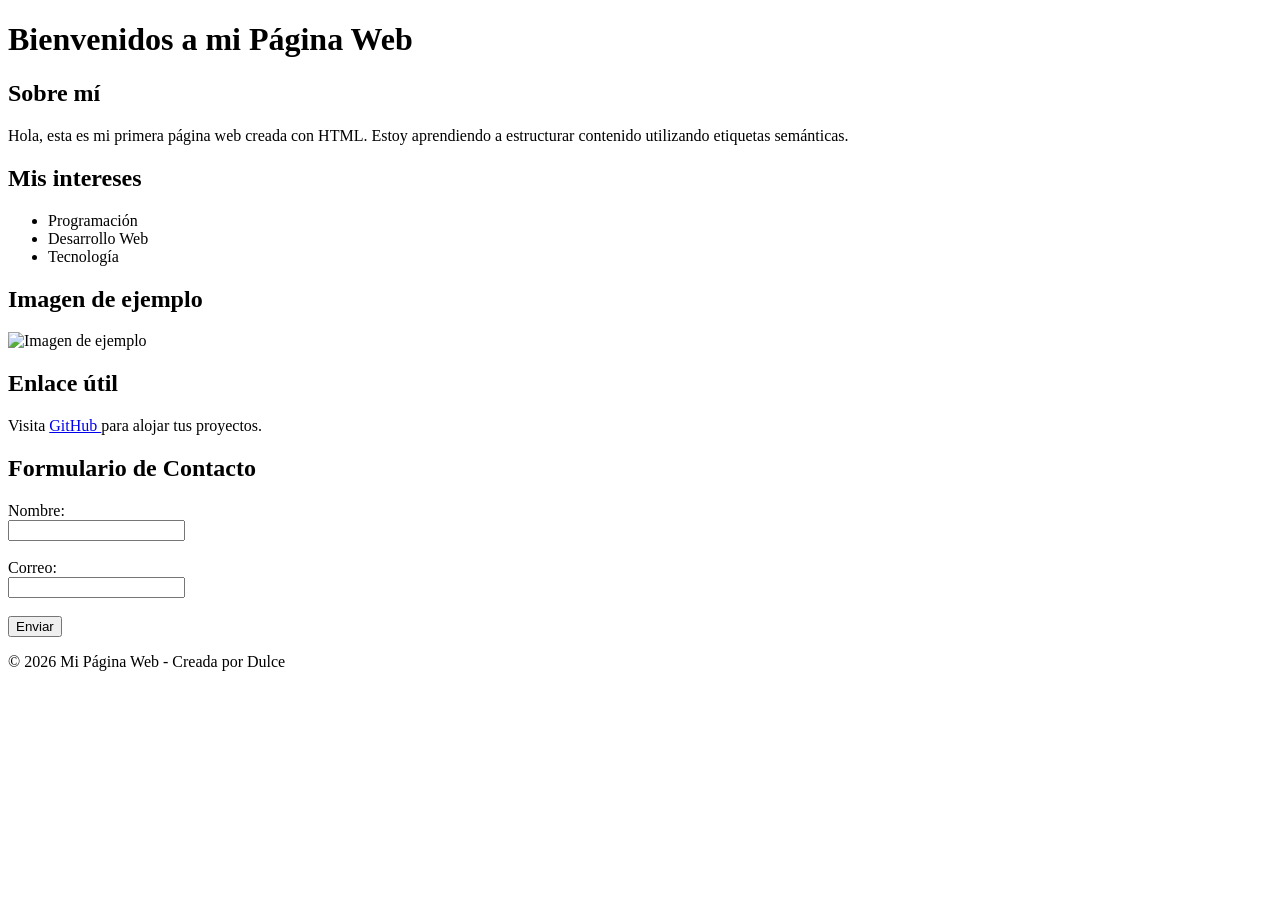
==== index.html @ fdcbdded "estructura" ====
<!DOCTYPE html>
<html lang="es">
<head>
    <meta charset="UTF-8">
    <meta name="viewport" content="width=device-width, initial-scale=1.0">
    <title>Mi Página Web</title>
</head>

<body>

    <header>
        <h1>Bienvenidos a mi Página Web</h1>
    </header>

    <main>
        <section>
            <h2>Sobre mí</h2>
            <p>
                Hola, esta es mi primera página web creada con HTML.
                Estoy aprendiendo a estructurar contenido utilizando
                etiquetas semánticas.
            </p>
        </section>

        <section>
            <h2>Mis intereses</h2>
            <ul>
                <li>Programación</li>
                <li>Desarrollo Web</li>
                <li>Tecnología</li>
            </ul>
        </section>

        <section>
            <h2>Imagen de ejemplo</h2>
            <img src="https://via.placeholder.com/300" alt="Imagen de ejemplo">
        </section>

        <section>
            <h2>Enlace útil</h2>
            <p>
                Visita 
                <a href="https://www.github.com" target="_blank">
                    GitHub
                </a> 
                para alojar tus proyectos.
            </p>
        </section>

        <section>
            <h2>Formulario de Contacto</h2>
            <form>
                <label for="nombre">Nombre:</label><br>
                <input type="text" id="nombre" name="nombre"><br><br>

                <label for="correo">Correo:</label><br>
                <input type="email" id="correo" name="correo"><br><br>

                <button type="submit">Enviar</button>
            </form>
        </section>
    </main>

    <footer>
        <p>© 2026 Mi Página Web - Creada por Dulce</p>
    </footer>

</body>
</html>
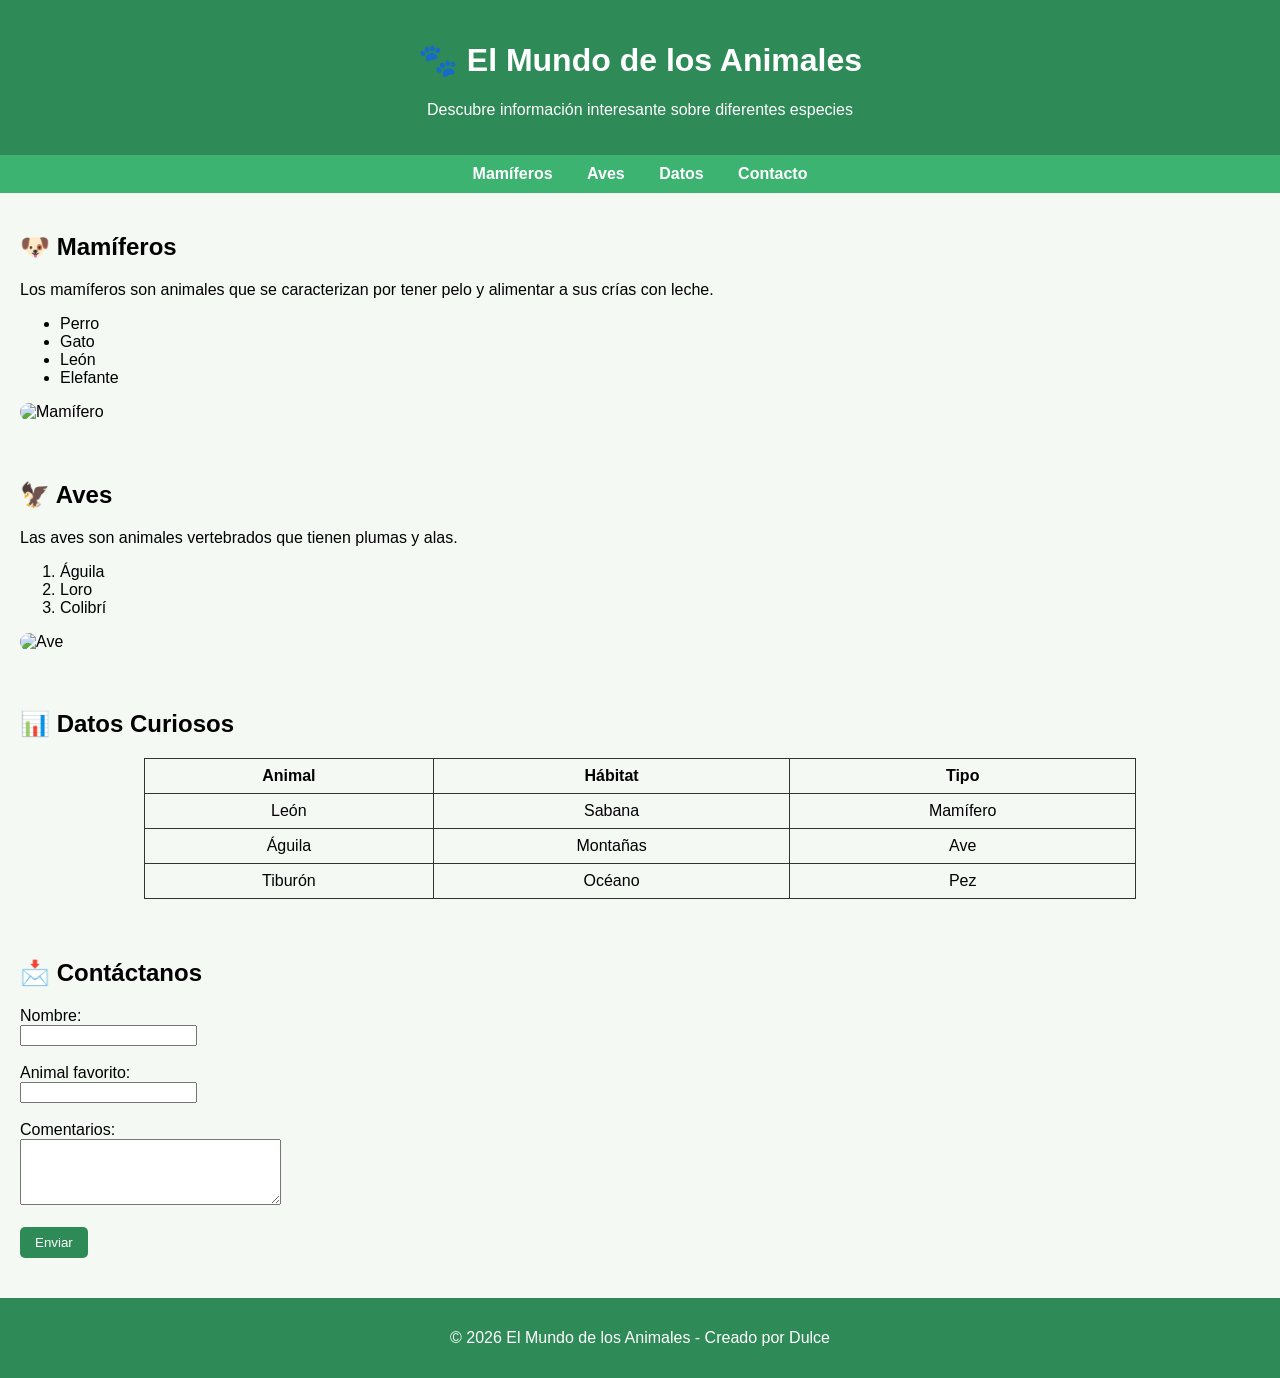
==== commit 76462736: "estructura" ====
--- a/index.html
+++ b/index.html
@@ -2,68 +2,161 @@
 <html lang="es">
 <head>
     <meta charset="UTF-8">
+    <title>El Mundo de los Animales</title>
     <meta name="viewport" content="width=device-width, initial-scale=1.0">
-    <title>Mi Página Web</title>
+
+    <style>
+        body {
+            font-family: Arial, sans-serif;
+            margin: 0;
+            background-color: #f4f9f4;
+        }
+
+        header {
+            background-color: #2e8b57;
+            color: white;
+            text-align: center;
+            padding: 20px;
+        }
+
+        nav {
+            background-color: #3cb371;
+            text-align: center;
+            padding: 10px;
+        }
+
+        nav a {
+            color: white;
+            margin: 15px;
+            text-decoration: none;
+            font-weight: bold;
+        }
+
+        section {
+            padding: 20px;
+        }
+
+        img {
+            width: 300px;
+            border-radius: 10px;
+        }
+
+        table {
+            width: 80%;
+            border-collapse: collapse;
+            margin: auto;
+        }
+
+        table, th, td {
+            border: 1px solid #333;
+            padding: 8px;
+            text-align: center;
+        }
+
+        footer {
+            background-color: #2e8b57;
+            color: white;
+            text-align: center;
+            padding: 15px;
+            margin-top: 20px;
+        }
+
+        button {
+            background-color: #2e8b57;
+            color: white;
+            padding: 8px 15px;
+            border: none;
+            border-radius: 5px;
+        }
+    </style>
 </head>
 
 <body>
 
-    <header>
-        <h1>Bienvenidos a mi Página Web</h1>
-    </header>
+<header>
+    <h1>🐾 El Mundo de los Animales</h1>
+    <p>Descubre información interesante sobre diferentes especies</p>
+</header>
 
-    <main>
-        <section>
-            <h2>Sobre mí</h2>
-            <p>
-                Hola, esta es mi primera página web creada con HTML.
-                Estoy aprendiendo a estructurar contenido utilizando
-                etiquetas semánticas.
-            </p>
-        </section>
+<nav>
+    <a href="#mamiferos">Mamíferos</a>
+    <a href="#aves">Aves</a>
+    <a href="#tabla">Datos</a>
+    <a href="#contacto">Contacto</a>
+</nav>
 
-        <section>
-            <h2>Mis intereses</h2>
-            <ul>
-                <li>Programación</li>
-                <li>Desarrollo Web</li>
-                <li>Tecnología</li>
-            </ul>
-        </section>
+<main>
 
-        <section>
-            <h2>Imagen de ejemplo</h2>
-            <img src="https://via.placeholder.com/300" alt="Imagen de ejemplo">
-        </section>
+<section id="mamiferos">
+    <h2>🐶 Mamíferos</h2>
+    <p>Los mamíferos son animales que se caracterizan por tener pelo y alimentar a sus crías con leche.</p>
+    <ul>
+        <li>Perro</li>
+        <li>Gato</li>
+        <li>León</li>
+        <li>Elefante</li>
+    </ul>
+    <img src="https://via.placeholder.com/300" alt="Mamífero">
+</section>
 
-        <section>
-            <h2>Enlace útil</h2>
-            <p>
-                Visita 
-                <a href="https://www.github.com" target="_blank">
-                    GitHub
-                </a> 
-                para alojar tus proyectos.
-            </p>
-        </section>
+<section id="aves">
+    <h2>🦅 Aves</h2>
+    <p>Las aves son animales vertebrados que tienen plumas y alas.</p>
+    <ol>
+        <li>Águila</li>
+        <li>Loro</li>
+        <li>Colibrí</li>
+    </ol>
+    <img src="https://via.placeholder.com/300" alt="Ave">
+</section>
 
-        <section>
-            <h2>Formulario de Contacto</h2>
-            <form>
-                <label for="nombre">Nombre:</label><br>
-                <input type="text" id="nombre" name="nombre"><br><br>
+<section id="tabla">
+    <h2>📊 Datos Curiosos</h2>
+    <table>
+        <tr>
+            <th>Animal</th>
+            <th>Hábitat</th>
+            <th>Tipo</th>
+        </tr>
+        <tr>
+            <td>León</td>
+            <td>Sabana</td>
+            <td>Mamífero</td>
+        </tr>
+        <tr>
+            <td>Águila</td>
+            <td>Montañas</td>
+            <td>Ave</td>
+        </tr>
+        <tr>
+            <td>Tiburón</td>
+            <td>Océano</td>
+            <td>Pez</td>
+        </tr>
+    </table>
+</section>
 
-                <label for="correo">Correo:</label><br>
-                <input type="email" id="correo" name="correo"><br><br>
+<section id="contacto">
+    <h2>📩 Contáctanos</h2>
+    <form>
+        <label>Nombre:</label><br>
+        <input type="text"><br><br>
 
-                <button type="submit">Enviar</button>
-            </form>
-        </section>
-    </main>
+        <label>Animal favorito:</label><br>
+        <input type="text"><br><br>
 
-    <footer>
-        <p>© 2026 Mi Página Web - Creada por Dulce</p>
-    </footer>
+        <label>Comentarios:</label><br>
+        <textarea rows="4" cols="30"></textarea><br><br>
+
+        <button type="submit">Enviar</button>
+    </form>
+</section>
+
+</main>
+
+<footer>
+    <p>© 2026 El Mundo de los Animales - Creado por Dulce</p>
+</footer>
 
 </body>
 </html>
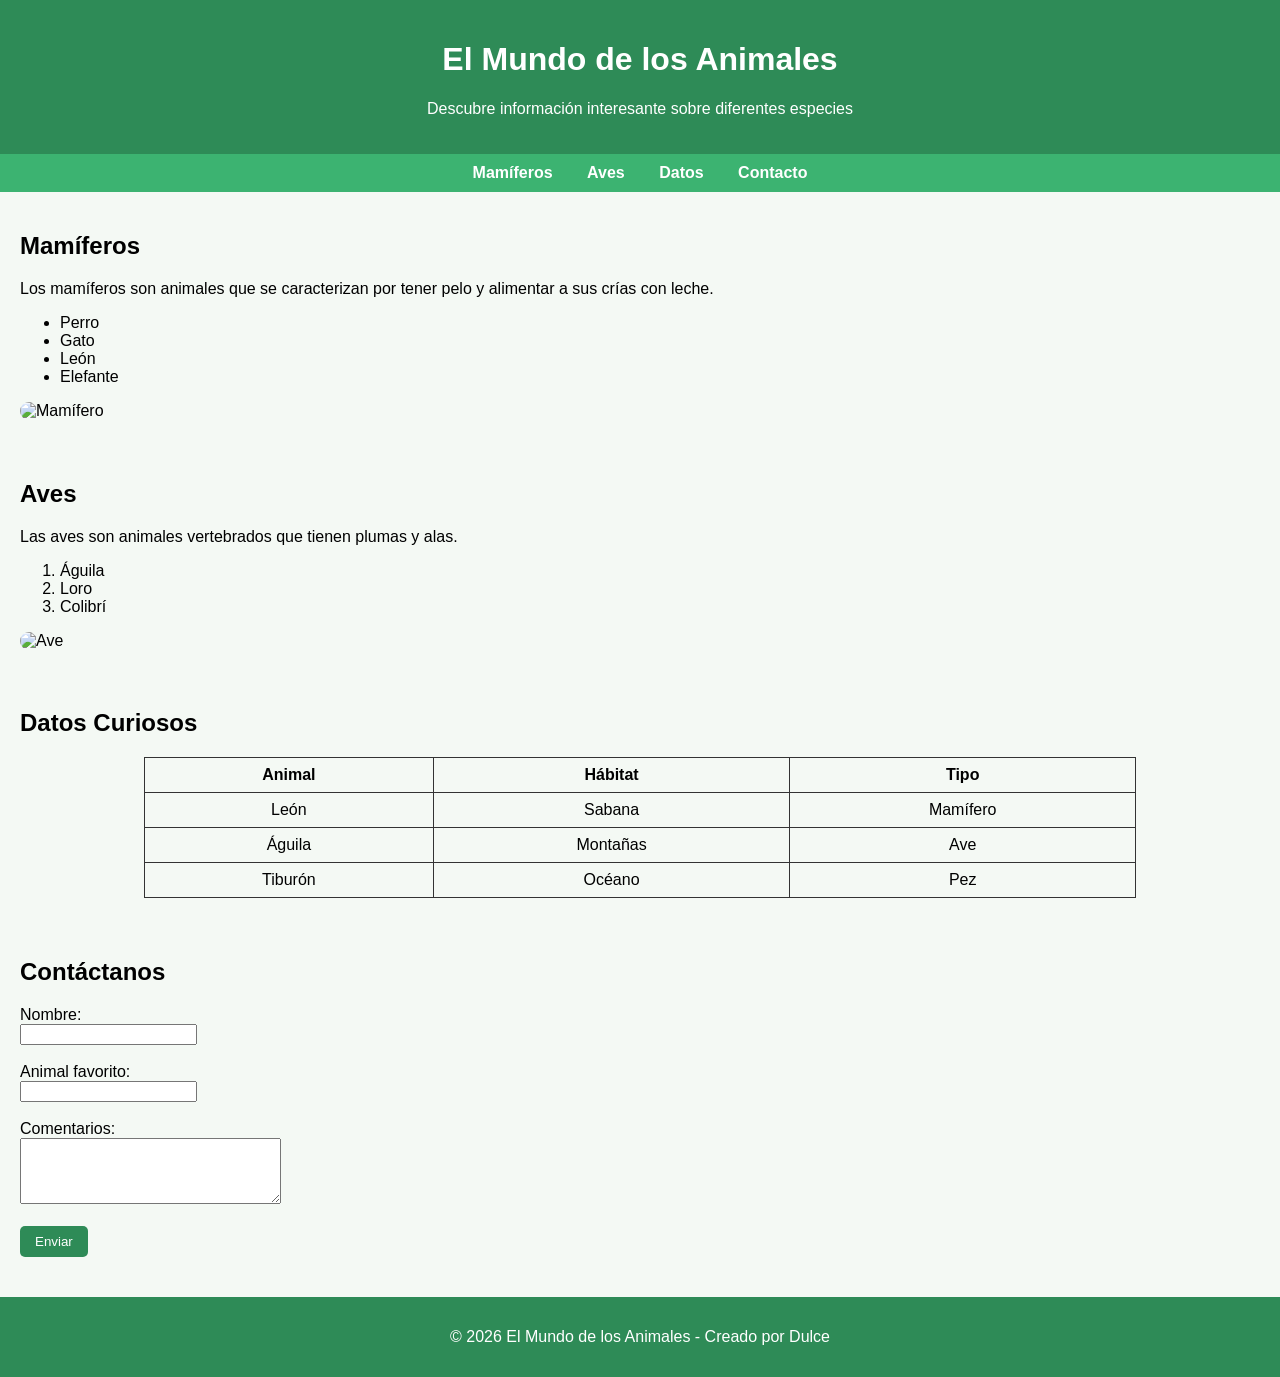
==== commit a0874baa: "hol" ====
--- a/index.html
+++ b/index.html
@@ -6,7 +6,7 @@
     <meta name="viewport" content="width=device-width, initial-scale=1.0">
 
     <style>
-        body {
+        body {  
             font-family: Arial, sans-serif;
             margin: 0;
             background-color: #f4f9f4;
@@ -74,7 +74,7 @@
 <body>
 
 <header>
-    <h1>🐾 El Mundo de los Animales</h1>
+    <h1>El Mundo de los Animales</h1>
     <p>Descubre información interesante sobre diferentes especies</p>
 </header>
 
@@ -88,7 +88,7 @@
 <main>
 
 <section id="mamiferos">
-    <h2>🐶 Mamíferos</h2>
+    <h2>Mamíferos</h2>
     <p>Los mamíferos son animales que se caracterizan por tener pelo y alimentar a sus crías con leche.</p>
     <ul>
         <li>Perro</li>
@@ -100,7 +100,7 @@
 </section>
 
 <section id="aves">
-    <h2>🦅 Aves</h2>
+    <h2>Aves</h2>
     <p>Las aves son animales vertebrados que tienen plumas y alas.</p>
     <ol>
         <li>Águila</li>
@@ -111,7 +111,7 @@
 </section>
 
 <section id="tabla">
-    <h2>📊 Datos Curiosos</h2>
+    <h2>Datos Curiosos</h2>
     <table>
         <tr>
             <th>Animal</th>
@@ -137,7 +137,7 @@
 </section>
 
 <section id="contacto">
-    <h2>📩 Contáctanos</h2>
+    <h2>Contáctanos</h2>
     <form>
         <label>Nombre:</label><br>
         <input type="text"><br><br>
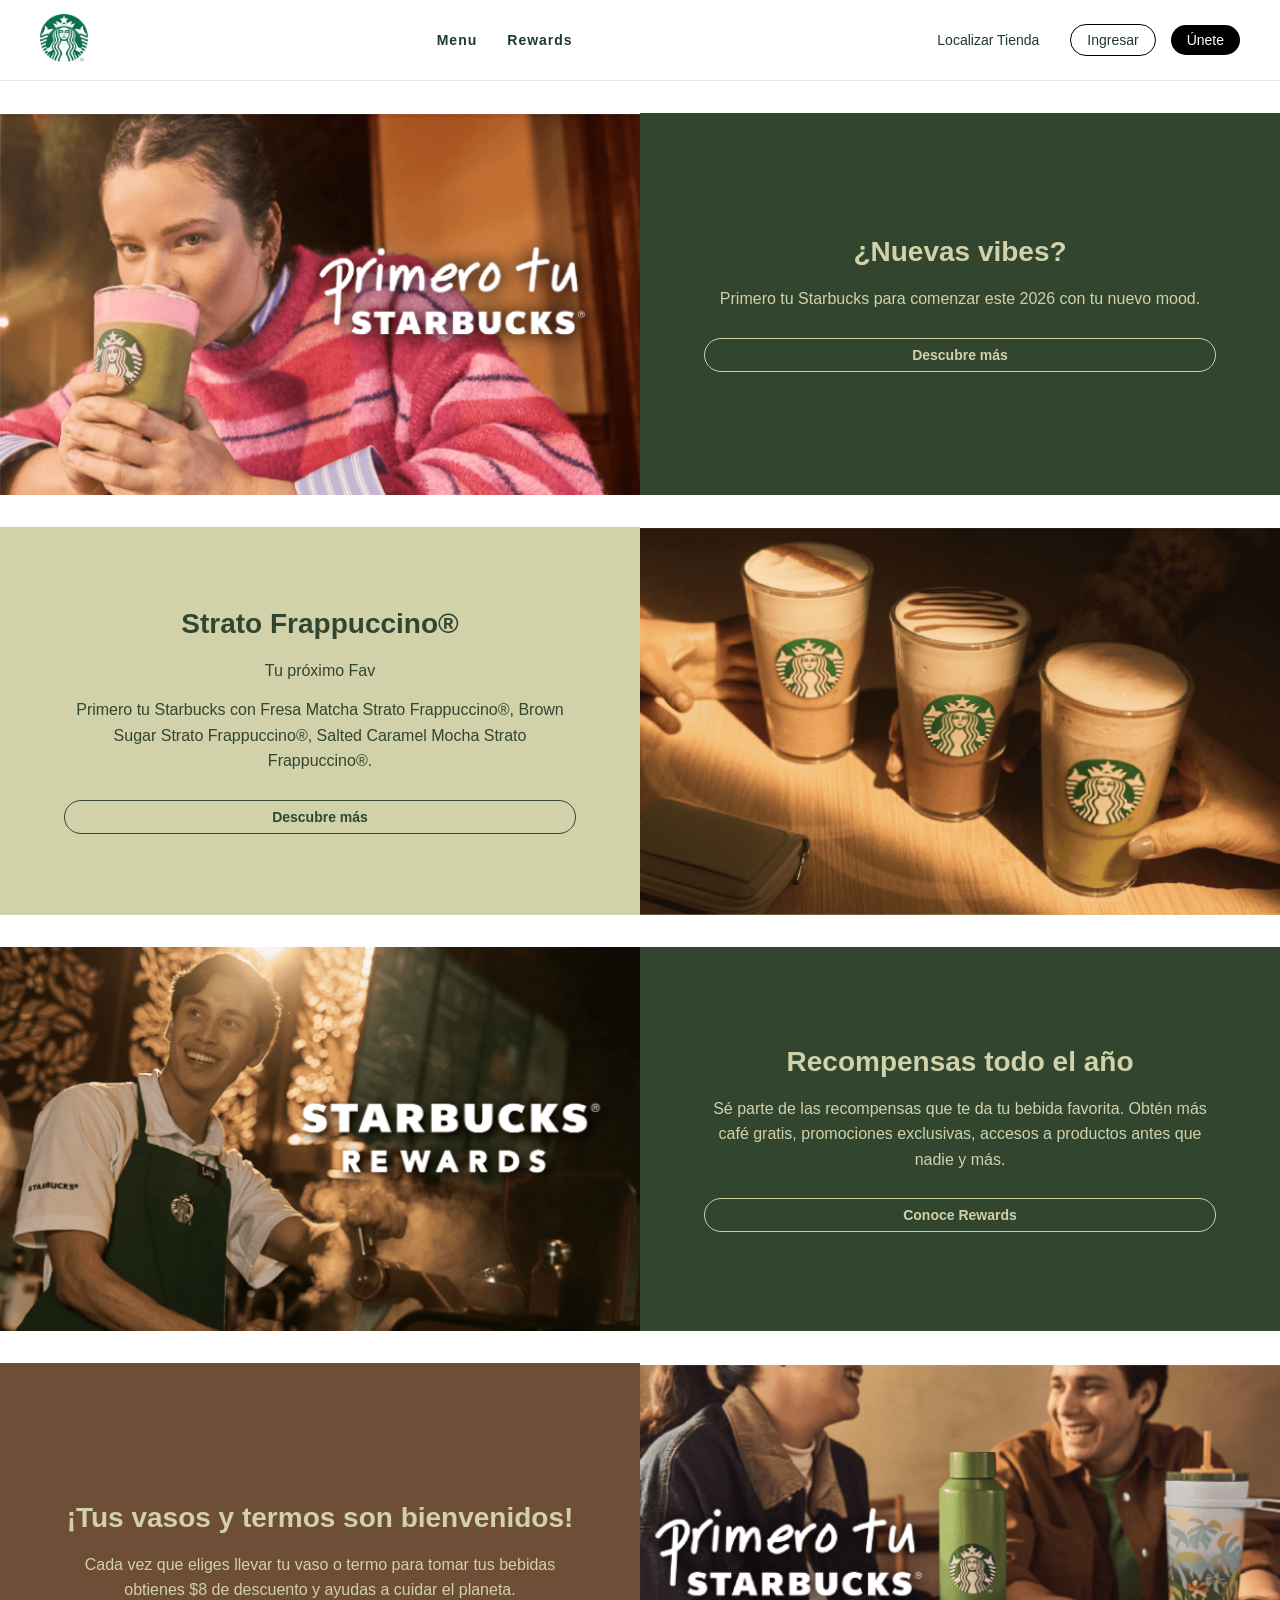
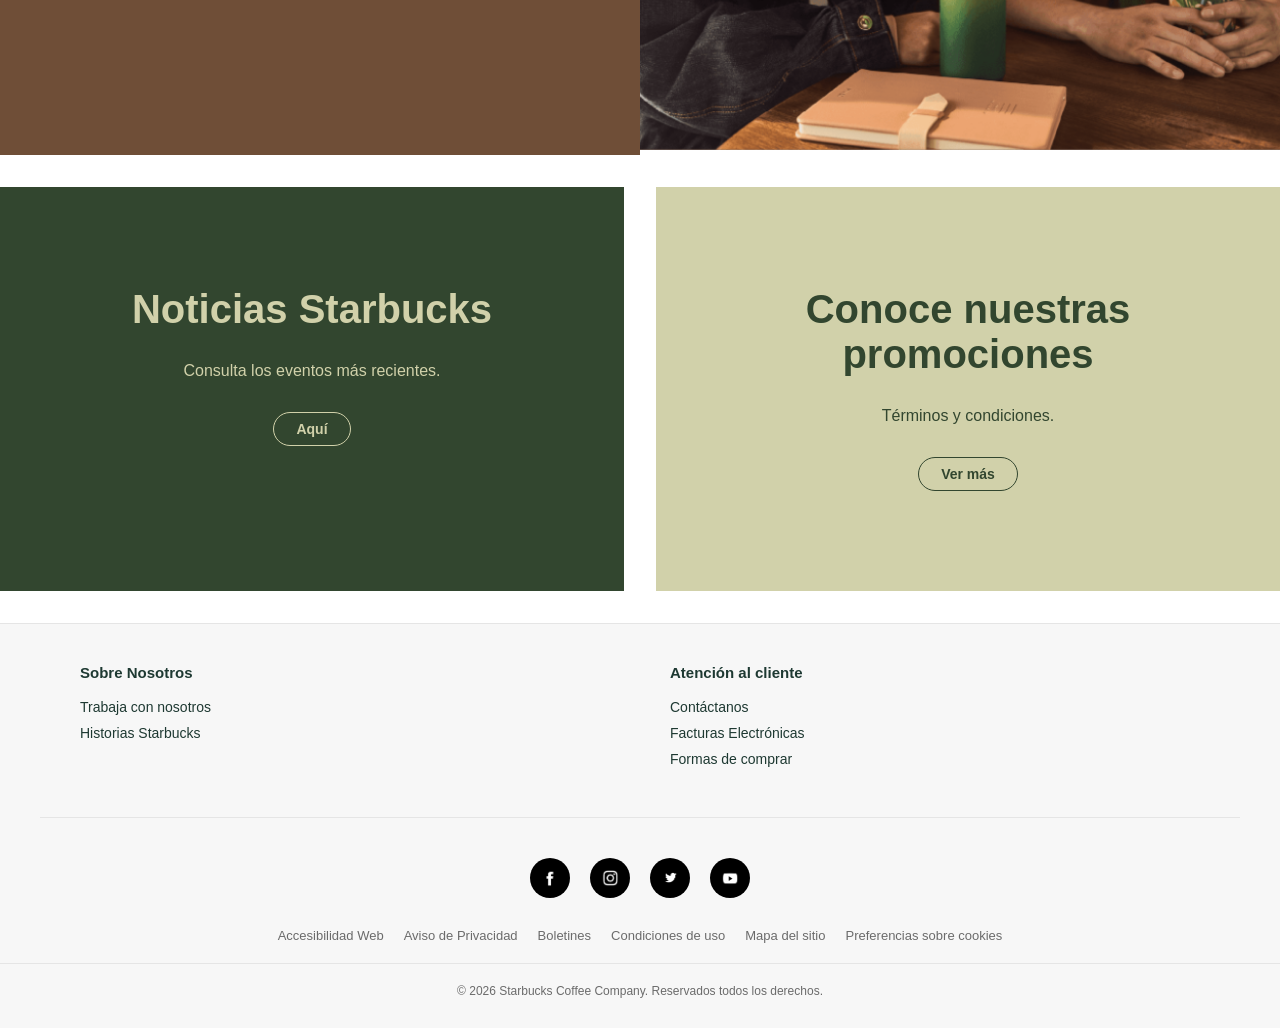
==== commit 0365f63a: "starbucks" ====
--- a/index.html
+++ b/index.html
@@ -1,162 +1,182 @@
-<!DOCTYPE html>
-<html lang="es">
-<head>
-    <meta charset="UTF-8">
-    <title>El Mundo de los Animales</title>
-    <meta name="viewport" content="width=device-width, initial-scale=1.0">
-
-    <style>
-        body {  
-            font-family: Arial, sans-serif;
-            margin: 0;
-            background-color: #f4f9f4;
-        }
-
-        header {
-            background-color: #2e8b57;
-            color: white;
-            text-align: center;
-            padding: 20px;
-        }
-
-        nav {
-            background-color: #3cb371;
-            text-align: center;
-            padding: 10px;
-        }
-
-        nav a {
-            color: white;
-            margin: 15px;
-            text-decoration: none;
-            font-weight: bold;
-        }
-
-        section {
-            padding: 20px;
-        }
-
-        img {
-            width: 300px;
-            border-radius: 10px;
-        }
-
-        table {
-            width: 80%;
-            border-collapse: collapse;
-            margin: auto;
-        }
-
-        table, th, td {
-            border: 1px solid #333;
-            padding: 8px;
-            text-align: center;
-        }
-
-        footer {
-            background-color: #2e8b57;
-            color: white;
-            text-align: center;
-            padding: 15px;
-            margin-top: 20px;
-        }
-
-        button {
-            background-color: #2e8b57;
-            color: white;
-            padding: 8px 15px;
-            border: none;
-            border-radius: 5px;
-        }
-    </style>
-</head>
-
-<body>
-
-<header>
-    <h1>El Mundo de los Animales</h1>
-    <p>Descubre información interesante sobre diferentes especies</p>
-</header>
-
-<nav>
-    <a href="#mamiferos">Mamíferos</a>
-    <a href="#aves">Aves</a>
-    <a href="#tabla">Datos</a>
-    <a href="#contacto">Contacto</a>
-</nav>
-
-<main>
-
-<section id="mamiferos">
-    <h2>Mamíferos</h2>
-    <p>Los mamíferos son animales que se caracterizan por tener pelo y alimentar a sus crías con leche.</p>
-    <ul>
-        <li>Perro</li>
-        <li>Gato</li>
-        <li>León</li>
-        <li>Elefante</li>
-    </ul>
-    <img src="https://via.placeholder.com/300" alt="Mamífero">
-</section>
-
-<section id="aves">
-    <h2>Aves</h2>
-    <p>Las aves son animales vertebrados que tienen plumas y alas.</p>
-    <ol>
-        <li>Águila</li>
-        <li>Loro</li>
-        <li>Colibrí</li>
-    </ol>
-    <img src="https://via.placeholder.com/300" alt="Ave">
-</section>
-
-<section id="tabla">
-    <h2>Datos Curiosos</h2>
-    <table>
-        <tr>
-            <th>Animal</th>
-            <th>Hábitat</th>
-            <th>Tipo</th>
-        </tr>
-        <tr>
-            <td>León</td>
-            <td>Sabana</td>
-            <td>Mamífero</td>
-        </tr>
-        <tr>
-            <td>Águila</td>
-            <td>Montañas</td>
-            <td>Ave</td>
-        </tr>
-        <tr>
-            <td>Tiburón</td>
-            <td>Océano</td>
-            <td>Pez</td>
-        </tr>
-    </table>
-</section>
-
-<section id="contacto">
-    <h2>Contáctanos</h2>
-    <form>
-        <label>Nombre:</label><br>
-        <input type="text"><br><br>
-
-        <label>Animal favorito:</label><br>
-        <input type="text"><br><br>
-
-        <label>Comentarios:</label><br>
-        <textarea rows="4" cols="30"></textarea><br><br>
-
-        <button type="submit">Enviar</button>
-    </form>
-</section>
-
-</main>
-
-<footer>
-    <p>© 2026 El Mundo de los Animales - Creado por Dulce</p>
-</footer>
-
-</body>
+<!doctype html>
+<html lang="es-MX">
+  <head>
+    <meta charset="UTF-8" />
+    <meta name="viewport" content="width=device-width, initial-scale=1.0" />
+    <title>Starbucks México (Clone) - Estructura</title>
+    <link rel="stylesheet" href="styles.css" />
+
+    <!--
+      Referencia de colores (como guía):
+      - Verde Starbucks (brand): #006241 (Pantone 3425 C suele citarse en recursos de marca) :contentReference[oaicite:2]{index=2}
+      - Alternativa muy usada en paletas: #00704A :contentReference[oaicite:3]{index=3}
+      - Blanco: #FFFFFF | Negro: #000000 :contentReference[oaicite:4]{index=4}
+    -->
+  </head>
+
+  <body>
+    <!-- Accesibilidad -->
+    <!-- <a href="#main">Saltar al contenido</a>-->
+
+    <!-- HEADER / NAV -->
+    <header class="site-header">
+      <div class="header-inner">
+       <!-- Logo -->
+      <a class="brand" href="index.html" aria-label="Starbucks México - Inicio">
+        <img src="img/logo.png" alt="Starbucks México" class="logo">
+      </a>
+
+        <!-- Nav principal -->
+        <nav class="primary-nav" aria-label="Navegación principal">
+          <ul class="nav-list">
+            <li class="nav-item"><a href="#menu">Menu</a></li>
+            <li class="nav-item"><a href="https://rewards.starbucks.mx/">Rewards</a></li>
+          </ul>
+        </nav>
+
+        <!-- Acciones (lado derecho) -->
+        <div class="header-actions" aria-label="Acciones de usuario">
+          <a href="https://www.starbucks.com.mx/stores">Localizar Tienda</a>
+          <a href="https://rewards.starbucks.mx/">Ingresar</a>
+          <a href="https://rewards.starbucks.mx/">Únete</a>
+        </div>
+
+        <!-- Botón menú móvil (si lo quieres implementar después) -->
+        <button class="menu-toggle" type="button" aria-label="Abrir menú" aria-expanded="false">
+          <span>☰</span>
+        </button>
+      </div>
+    </header>
+
+    <!-- MAIN -->
+    <main id="main" class="site-main">
+      <!-- SECCIÓN 1: Promo/Hero -->
+      <section class="promo promo-hero" aria-labelledby="promo-hero-title">
+        <div class="promo-content">
+          <h2 id="promo-hero-title">¿Nuevas vibes?</h2>
+          <p>Primero tu Starbucks para comenzar este 2026 con tu nuevo mood.</p>
+          <a class="promo-cta" href="#">Descubre más</a>
+        </div>
+
+        <!-- Imagen del hero (placeholder) -->
+        <figure class="promo-media">
+          <img src="img/1.PNG" alt="Imagen promocional principal" />
+        </figure>
+      </section>
+
+      <!-- SECCIÓN 2: Promo producto -->
+      <section class="promo promo-product" aria-labelledby="promo-product-title">
+        <div class="promo-content">
+          <h2 id="promo-product-title">Strato Frappuccino®</h2>
+          <p>Tu próximo Fav</p>
+          <p>
+            Primero tu Starbucks con Fresa Matcha Strato Frappuccino®, Brown Sugar Strato Frappuccino®,
+            Salted Caramel Mocha Strato Frappuccino®.
+          </p>
+          <a class="promo-cta" href="#">Descubre más</a>
+        </div>
+
+        <figure class="promo-media">
+          <img src="img/2.PNG" alt="Imagen de bebidas Strato Frappuccino" />
+        </figure>
+      </section>
+
+      <!-- SECCIÓN 3: Rewards -->
+      <section class="promo promo-rewards" aria-labelledby="promo-rewards-title">
+        <div class="promo-content">
+          <h2 id="promo-rewards-title">Recompensas todo el año</h2>
+          <p>
+            Sé parte de las recompensas que te da tu bebida favorita. Obtén más café gratis, promociones exclusivas,
+            accesos a productos antes que nadie y más.
+          </p>
+          <a class="promo-cta" href="https://rewards.starbucks.mx/">Conoce Rewards</a>
+        </div>
+
+        <figure class="promo-media">
+          <img src="img/3.PNG" alt="Imagen del programa Starbucks Rewards" />
+        </figure>
+      </section>
+
+      <!-- SECCIÓN 4: Sustentabilidad / vasos -->
+      <section class="promo promo-cups" aria-labelledby="promo-cups-title">
+        <div class="promo-content">
+          <h2 id="promo-cups-title">¡Tus vasos y termos son bienvenidos!</h2>
+          <p>
+            Cada vez que eliges llevar tu vaso o termo para tomar tus bebidas obtienes $8 de descuento y ayudas a cuidar
+            el planeta.
+          </p>
+        </div>
+
+        <figure class="promo-media">
+          <img src="img/4.PNG" alt="Imagen de vasos y termos reutilizables" />
+        </figure>
+      </section>
+
+      <!-- SECCIÓN 5: Eventos + T&C (bloque simple) -->
+      <section class="promo-grid">
+
+        <div class="promo-box promo-news">
+          <h2>Noticias Starbucks</h2>
+          <p>Consulta los eventos más recientes.</p>
+          <a href="#" class="promo-cta">Aquí</a>
+        </div>
+
+        <div class="promo-box promo-terms">
+          <h2>Conoce nuestras promociones</h2>
+          <p>Términos y condiciones.</p>
+          <a href="#" class="promo-cta">Ver más</a>
+        </div>
+      </section>
+    </main>
+
+    <!-- FOOTER -->
+    <footer class="site-footer">
+
+      <div class="footer-top">
+        <div class="footer-columns">
+
+          <div class="footer-col">
+            <h4>Sobre Nosotros</h4>
+            <ul>
+              <li><a href="#">Trabaja con nosotros</a></li>
+              <li><a href="#">Historias Starbucks</a></li>
+            </ul>
+          </div>
+
+          <div class="footer-col">
+            <h4>Atención al cliente</h4>
+            <ul>
+              <li><a href="#">Contáctanos</a></li>
+              <li><a href="#">Facturas Electrónicas</a></li>
+              <li><a href="#">Formas de comprar</a></li>
+            </ul>
+          </div>
+
+        </div>
+      </div>
+
+      <div class="footer-divider"></div>
+
+      <div class="footer-social">
+        <a href="#" ><img src="img/face.png" ></a>
+        <a href="#"><img src="img/insta.png" ></a>
+        <a href="#"><img src="img/twi.png" ></a>
+        <a href="#"><img src="img/you.png" ></a>
+      </div>
+
+      <div class="footer-legal">
+        <a href="#">Accesibilidad Web</a>
+        <a href="#">Aviso de Privacidad</a>
+        <a href="#">Boletines</a>
+        <a href="#">Condiciones de uso</a>
+        <a href="#">Mapa del sitio</a>
+        <a href="#">Preferencias sobre cookies</a>
+      </div>
+
+      <div class="footer-bottom">
+        © 2026 Starbucks Coffee Company. Reservados todos los derechos.
+      </div>
+
+    </footer>
+  </body>
 </html>
--- a/styles.css
+++ b/styles.css
@@ -0,0 +1,411 @@
+
+* {
+  margin: 0;
+  padding: 0;
+  box-sizing: border-box;
+}
+
+body {
+  font-family: Helvetica, Arial, sans-serif;
+  background: #ffffff;
+  color: #1e3932;
+}
+
+a {
+  text-decoration: none;
+  color: inherit;
+}
+
+
+.site-header {
+  background: #ffffff;
+  border-bottom: 1px solid #e5e5e5;
+}
+
+.header-inner {
+  max-width: 1440px;
+  margin: auto;
+  padding: 14px 40px;
+  display: flex;
+  align-items: center;
+  justify-content: space-between;
+}
+
+.logo {
+  width: 48px;
+}
+
+.primary-nav .nav-list {
+  display: flex;
+  list-style: none;
+  gap: 30px;
+}
+
+.nav-item a {
+  font-size: 14px;
+  font-weight: 700;
+  letter-spacing: 1px;
+}
+
+.header-actions {
+  display: flex;
+  align-items: center;
+  gap: 15px;
+  font-size: 14px;
+}
+
+.header-actions a {
+  padding: 7px 16px;
+  border-radius: 50px;
+}
+
+.header-actions a:nth-child(2) {
+  border: 1px solid #000;
+}
+
+.header-actions a:nth-child(3) {
+  background: #000;
+  color: #fff;
+}
+
+.menu-toggle {
+  display: none;
+}
+
+
+.promo {
+  max-width: 1440px;
+  margin: 32px auto;
+  display: grid;
+  grid-template-columns: 1fr 1fr;
+  min-height: auto;
+}
+
+
+.promo-content {
+  display: flex;
+  flex-direction: column;
+  justify-content: center;
+  padding: 64px;
+  text-align: center;
+}
+
+.promo-content h2 {
+  font-size: 28px;
+  font-weight: 700;
+  margin-bottom: 18px;
+  
+}
+
+.promo-content p {
+  font-size: 16px;
+  margin-bottom: 14px;
+  line-height: 1.6;
+}
+
+.promo-cta {
+  margin-top: 12px;
+  display: inline-block;
+  padding: 8px 22px;
+  border-radius: 50px;
+  border: 1px solid currentColor;
+  font-size: 14px;
+  font-weight: 600;
+}
+
+
+.promo-media img {
+  width: 100%;
+  height: 100%;
+  object-fit: cover;
+  object-position: center top; 
+}
+
+
+.promo-hero .promo-media {
+  order: 1;
+}
+
+.promo-hero .promo-content {
+  order: 2;
+  background: #32462f;
+  color: #d1d1aa;
+}
+
+.promo-product .promo-content {
+  background: #d1d1aa;
+  color: #32462f;
+}
+
+.promo-rewards .promo-media {
+  order: 1;
+}
+
+.promo-rewards .promo-content {
+  order: 2;
+   background: #32462f;
+  color: #d1d1aa;
+}
+
+
+.promo-cups .promo-content {
+  background: #6f4e37;
+  color: #d1d1aa;
+}
+
+
+.info-strip {
+  max-width: 1440px;
+  margin: 32px auto;
+  padding: 64px;
+  text-align: center;
+  background: #ffffff;
+}
+
+.info-strip a {
+  color: #006241;
+  font-weight: 600;
+}
+
+
+.site-footer {
+  background: #ffffff;
+  border-top: 1px solid #e5e5e5;
+}
+
+.footer-inner {
+  max-width: 1440px;
+  margin: auto;
+  padding: 56px 40px;
+  display: grid;
+  grid-template-columns: repeat(4, 1fr);
+  gap: 40px;
+}
+
+.footer-col h3 {
+  font-size: 15px;
+  margin-bottom: 16px;
+}
+
+.footer-col ul {
+  list-style: none;
+}
+
+.footer-col li {
+  font-size: 14px;
+  margin-bottom: 10px;
+}
+
+.footer-bottom {
+  text-align: center;
+  font-size: 12px;
+  padding: 20px;
+  border-top: 1px solid #e5e5e5;
+}
+
+
+@media (max-width: 768px) {
+
+  .primary-nav,
+  .header-actions {
+    display: none;
+  }
+
+  .menu-toggle {
+    display: block;
+    background: none;
+    border: none;
+    font-size: 24px;
+  }
+
+  .promo {
+    display: flex;
+    flex-direction: column;
+    margin: 0;
+  }
+
+  .promo-media {
+    order: 1 !important;
+  }
+
+  .promo-content {
+    order: 2 !important;
+    padding: 40px 24px;
+  }
+
+  .promo-content h2 {
+    font-size: 22px;
+  }
+
+  .promo-content p {
+    font-size: 15px;
+  }
+
+  .footer-inner {
+    grid-template-columns: 1fr 1fr;
+  }
+
+  .promo-grid {
+    grid-template-columns: 1fr;
+    gap: 0;
+  }
+
+  .promo-box {
+    padding: 60px 24px;
+  }
+
+}
+
+@media (max-width: 500px) {
+  .footer-inner {
+    grid-template-columns: 1fr;
+  }
+}
+
+
+
+
+.promo-grid {
+  max-width: 1440px;
+  margin: 32px auto;
+  display: grid;
+  grid-template-columns: 1fr 1fr;
+  gap: 32px;
+}
+
+.promo-box {
+  padding: 100px 60px;
+  text-align: center;
+}
+
+.promo-box h2 {
+  font-size: 40px;
+  font-weight: 700;
+  margin-bottom: 30px;
+}
+
+.promo-box p {
+  font-size: 16px;
+  margin-bottom: 20px;
+}
+
+
+.promo-news {
+  background: #32462f;
+  color: #d1d1aa;
+}
+
+.promo-terms {
+  background: #d1d1aa;
+  color: #32462f;
+}
+
+
+
+.site-footer {
+  background: #f7f7f7;
+  padding-top: 40px;
+  font-size: 14px;
+  color: #1e3932;
+}
+
+.footer-top {
+  max-width: 1200px;
+  margin: auto;
+  padding: 0 40px;
+}
+
+.footer-columns {
+  display: grid;
+  grid-template-columns: repeat(2, 1fr);
+  gap: 60px;
+}
+
+.footer-col h4 {
+  font-size: 15px;
+  font-weight: 700;
+  margin-bottom: 18px;
+}
+
+.footer-col ul {
+  list-style: none;
+}
+
+.footer-col li {
+  margin-bottom: 10px;
+}
+
+.footer-col a {
+  color: #1e3932;
+  font-weight: 400;
+}
+
+.footer-divider {
+  height: 1px;
+  background: #e5e5e5;
+  margin: 40px auto;
+  max-width: 1200px;
+}
+
+.footer-social {
+  display: flex;
+  justify-content: center;
+  gap: 20px;
+  margin-bottom: 30px;
+}
+
+.footer-social a {
+  width: 40px;
+  height: 40px;
+  border-radius: 50%;
+  background: #000;
+  color: #fff;
+  display: flex;
+  align-items: center;
+  justify-content: center;
+  font-size: 14px;
+}
+
+.footer-legal {
+  text-align: center;
+  max-width: 900px;
+  margin: 0 auto 20px;
+  display: flex;
+  flex-wrap: wrap;
+  justify-content: center;
+  gap: 20px;
+  font-size: 13px;
+}
+
+.footer-legal a {
+  color: #6b6b6b;
+}
+
+.footer-bottom {
+  text-align: center;
+  font-size: 12px;
+  color: #6b6b6b;
+  padding-bottom: 30px;
+}
+.footer-social {
+  display: flex;
+  justify-content: center;
+  gap: 20px;
+  margin: 30px 0;
+}
+
+.footer-social a {
+  width: 40px;
+  height: 40px;
+  background: #000;
+  border-radius: 50%;
+  display: flex;
+  align-items: center;
+  justify-content: center;
+}
+
+.footer-social img {
+  width: 18px;
+  height: 18px;
+  object-fit: contain;
+}
